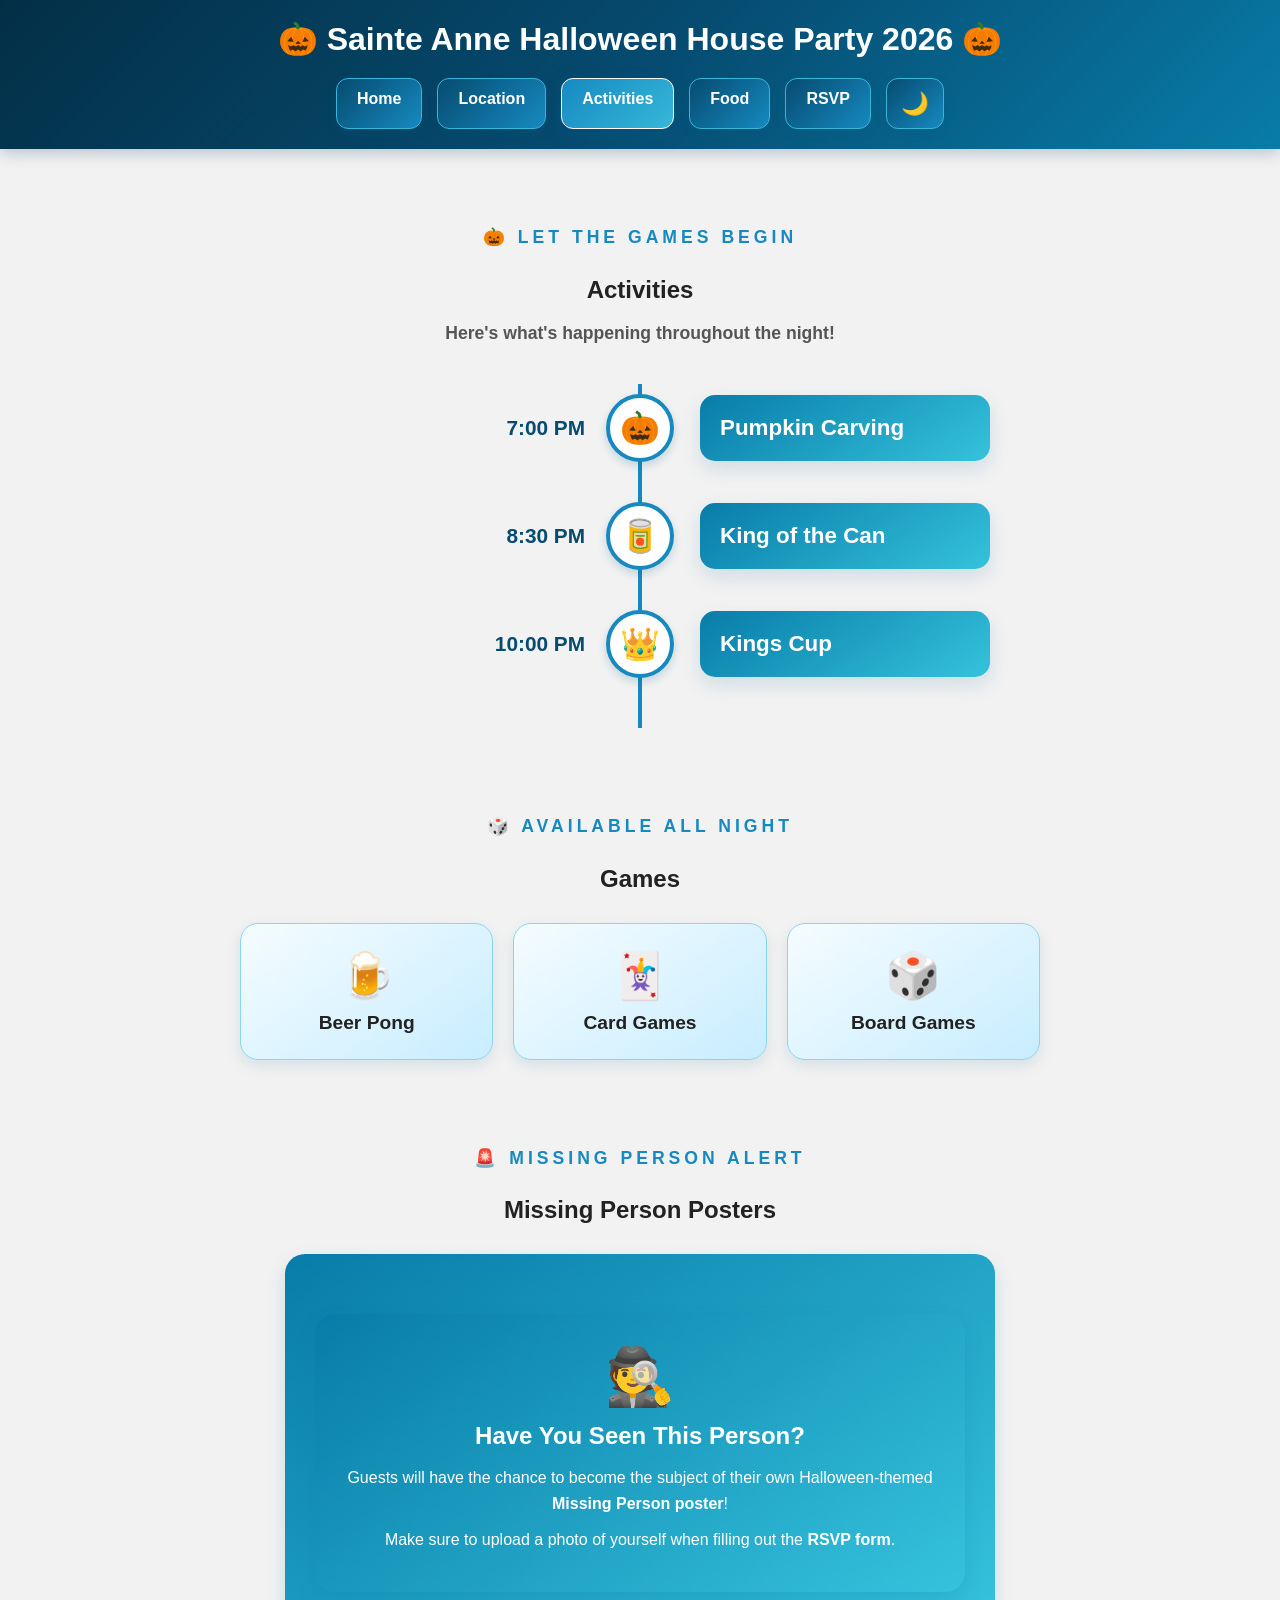
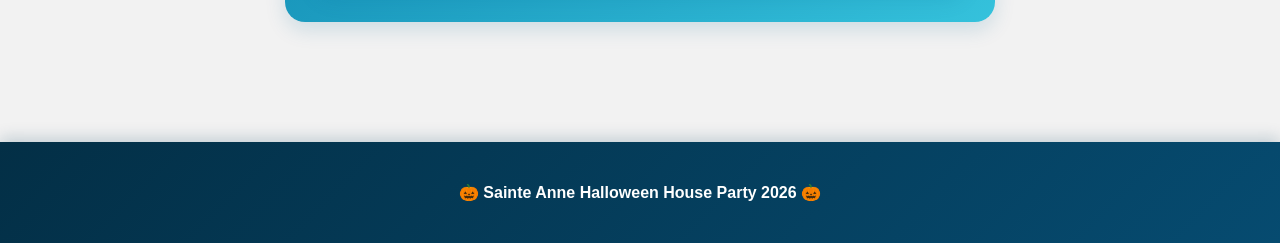
==== activities.html @ 81541982 "Rename title" ====
<!DOCTYPE html>
<html lang="en">

<head>
    <meta charset="UTF-8">
    <meta name="viewport" content="width=device-width, initial-scale=1.0">
    <title>Sainte Anne Halloween House Party 2026 | Activities</title>
    <link rel="stylesheet" href="style.css">
    <link rel="icon" type="image/png" href="favicon.png">
</head>

<body>
    <header>
        <h1>🎃 Sainte Anne Halloween House Party 2026 🎃</h1>

        <nav>
            <a href="index.html">Home</a>
            <a href="location.html">Location</a>
            <a href="activities.html" class="active">Activities</a>
            <a href="food.html">Food</a>
            <a href="#">RSVP</a>
            <button id="theme-toggle" type="button" title="Toggle dark/light mode">🌙</button>
        </nav>

    </header>

    <main>
        <section class="activities-section">

            <p class="section-label">
                🎃 LET THE GAMES BEGIN
            </p>

            <h2>Activities</h2>
            <p class="section-intro">
                Here's what's happening throughout the night!
            </p>

            <div class="activity-timeline">

                <div class="timeline-item">
                    <div class="timeline-time">7:00 PM</div>

                    <div class="timeline-dot">🎃</div>

                    <div class="timeline-content">
                        <h3>Pumpkin Carving</h3>
                    </div>
                </div>

                <div class="timeline-item">
                    <div class="timeline-time">8:30 PM</div>

                    <div class="timeline-dot">🥫</div>

                    <div class="timeline-content">
                        <h3>King of the Can</h3>
                    </div>
                </div>

                <div class="timeline-item">
                    <div class="timeline-time">10:00 PM</div>

                    <div class="timeline-dot">👑</div>

                    <div class="timeline-content">
                        <h3>Kings Cup</h3>
                    </div>
                </div>

            </div>

            <section class="all-night-section">

                <p class="section-label">
                    🎲 AVAILABLE ALL NIGHT
                </p>

                <h2>Games</h2>

                <div class="all-night-games">

                    <div class="game-card">
                        <span>🍺</span>
                        <h3>Beer Pong</h3>
                    </div>

                    <div class="game-card">
                        <span>🃏</span>
                        <h3>Card Games</h3>
                    </div>

                    <div class="game-card">
                        <span>🎲</span>
                        <h3>Board Games</h3>
                    </div>

                </div>
            </section>

            <section class="missing-person-section">
                <p class="section-label">🚨 MISSING PERSON ALERT</p>

                <h2>Missing Person Posters</h2>

                <div class="missing-person-card">
                    <div class="missing-person-card">

                        <span class="missing-person-icon">🕵️</span>

                        <h3>Have You Seen This Person?</h3>

                        <p>
                            Guests will have the chance to become the subject of their own
                            Halloween-themed <strong>Missing Person poster</strong>!
                        </p>

                        <p>
                            Make sure to upload a photo of yourself when filling out the
                            <strong>RSVP form</strong>.
                        </p>
                    </div>

            </section>

        </section>
    </main>

    <footer>
        <p>🎃 Sainte Anne Halloween House Party 2026 🎃</p>
    </footer>

    <script src="script.js" defer></script>
</body>

</html>
---- style.css ----
/* General */

body {
    margin: 0;
    font-family: Arial, sans-serif;
    text-align: center;
    background-color: #f2f2f2;
    color: #222;
}

/* Header */

header {
    padding: 20px;
    color: white;
    background: linear-gradient(135deg, #032f46, #064b70, #087ca8);
    box-shadow: 0 4px 15px rgba(0, 60, 90, 0.25);
}

h1 {
    margin: 0 0 20px;
}

/* Navigation */

nav {
    display: flex;
    justify-content: center;
    gap: 15px;
    flex-wrap: wrap;
}

nav a {
    position: relative;
    padding: 11px 20px;
    color: white;
    text-decoration: none;
    font-weight: bold;
    background: linear-gradient(135deg, #064b70, #168ac0);
    border: 1px solid #36b7d9;
    border-radius: 12px;
    box-shadow: 0 4px 10px rgba(0, 90, 130, 0.2);
    transition: 0.25s ease;
}

nav a:hover {
    background: linear-gradient(135deg, #168ac0, #36b7d9);
    transform: translateY(-4px);
    box-shadow: 0 8px 18px rgba(0, 90, 130, 0.3);
}

nav a.active {
    background: linear-gradient(135deg, #168ac0, #36b7d9);
    border-color: white;
    box-shadow: 0 6px 15px rgba(0, 90, 130, 0.35);
}

/* Main Content */

main {
    max-width: 800px;
    margin: 40px auto;
    padding: 20px;
}

main a {
    display: inline-block;
    color: inherit;
    text-decoration: none;
    font-weight: normal;
    transition: 0.2s ease;
}

main a:hover {
    font-weight: bold;
    transform: scale(1.05);
}

/* Hero Section */

.hero-section {
    margin-bottom: 60px;
    padding: 50px 30px;
    color: white;
    background: linear-gradient(135deg, #064b70, #168ac0, #36b7d9);
    border-radius: 20px;
    box-shadow: 0 12px 30px rgba(0, 90, 130, 0.25);
}

.hero-section .section-label {
    margin-bottom: 15px;
    color: white;
}

.hero-section h2 {
    margin: 0 0 15px;
    font-size: 2.5rem;
}

.hero-intro {
    max-width: 650px;
    margin: 0 auto;
    font-size: 1.2rem;
    line-height: 1.6;
}

/* Party Information */

.party-info {
    display: grid;
    grid-template-columns: repeat(4, 1fr);
    gap: 20px;
    margin: 30px auto 50px;
}

.info-card {
    position: relative;
    padding: 30px 15px;
    overflow: hidden;
    background: linear-gradient(145deg, #f5fcff, #c8edff);
    border: 1px solid #8bd4f2;
    border-radius: 18px;
    box-shadow: 0 6px 15px rgba(0, 100, 150, 0.12);
    transition: 0.3s ease;
}

.info-card::before {
    content: "🌊";
    position: absolute;
    right: -12px;
    bottom: -25px;
    font-size: 5rem;
    opacity: 0.08;
    transition: 0.3s ease;
}

.info-card:hover {
    transform: translateY(-10px) scale(1.02);
    box-shadow: 0 15px 30px rgba(0, 100, 150, 0.22);
}

.info-card:hover::before {
    transform: rotate(10deg) scale(1.15);
    opacity: 0.15;
}

.info-icon {
    display: block;
    margin-bottom: 12px;
    font-size: 3rem;
    transition: 0.3s ease;
}

.info-card:hover .info-icon {
    transform: translateY(-5px) scale(1.15) rotate(5deg);
}

.info-card h3 {
    margin: 0 0 10px;
    font-size: 1.2rem;
    letter-spacing: 1px;
}

.info-card p {
    margin: 0;
    font-weight: bold;
}

.info-card small {
    display: block;
    margin-top: 5px;
    color: #555;
}

.info-card a {
    color: inherit;
}

/* Countdown */
#countdown {
    display: flex;
    justify-content: center;
    gap: 20px;
    margin: 30px auto;
    flex-wrap: wrap;
}

#countdown div {
    color: #222;
}

#countdown span {
    font-size: 2rem;
    font-weight: bold;
}

#countdown small {
    font-size: 1rem;
    margin-left: 5px;
    letter-spacing: 1px;
}

/* Hero Outro */

.hero-outro {
    margin: 40px auto;
    font-size: 1.3rem;
    line-height: 1.6;
}

/* Location Page */

.location-section,
.areas-section {
    margin-bottom: 60px;
}

.section-label {
    display: inline-block;
    margin-bottom: 8px;
    color: #168ac0;
    font-size: 1.1rem;
    font-weight: bold;
    letter-spacing: 4px;
    text-transform: uppercase;
}

/* GHOST ANIMATION */
.spooky-ghost {
    display: inline-block;
    margin-left: 8px;
    font-size: 2.2rem;
    animation: ghostFloat 2s ease-in-out infinite;
}

@keyframes ghostFloat {

    0%,
    100% {
        transform: translateY(0) rotate(-5deg);
    }

    50% {
        transform: translateY(-10px) rotate(5deg);
    }
}

.section-intro {
    max-width: 600px;
    margin: 0 auto 30px;
    color: #555;
    font-size: 1.1rem;
    font-weight: bold;
}

/* Location Card */

.location-card {
    display: flex;
    align-items: center;
    gap: 30px;
    max-width: 650px;
    margin: 30px auto 0;
    padding: 35px;
    text-align: left;
    color: white;
    background: linear-gradient(135deg, #064b70, #168ac0, #36b7d9);
    border-radius: 20px;
    box-shadow: 0 12px 30px rgba(0, 90, 130, 0.25);
    position: relative;
    overflow: hidden;
}

.location-card::before {
    content: "🌊";
    position: absolute;
    right: -15px;
    bottom: -35px;
    font-size: 9rem;
    opacity: 0.12;
}

.location-icon {
    font-size: 4rem;
    min-width: 80px;
    text-align: center;
}

.location-details {
    position: relative;
    z-index: 1;
}

.location-details h3 {
    margin: 0 0 10px;
    font-size: 1.7rem;
}

.location-details p {
    font-size: 1.25rem;
    line-height: 1.6;
}

/* Google Maps Button */

.party-address {
    display: inline-block;
    margin-top: 10px;
    padding: 11px 18px;
    color: #064b70;
    text-decoration: none;
    font-weight: bold;
    background-color: white;
    border-radius: 8px;
    transition: 0.2s ease;
}

.party-address:hover {
    transform: translateY(-3px);
    box-shadow: 0 5px 12px rgba(0, 0, 0, 0.2);
}

/* Getting There */

.getting-there-section {
    margin-bottom: 60px;
}

.transport-options {
    display: grid;
    grid-template-columns: repeat(2, 1fr);
    gap: 25px;
    max-width: 800px;
    margin: 30px auto 0;
}

.transport-card {
    padding: 30px;
    text-align: center;
    background: linear-gradient(145deg, #f5fcff, #c8edff);
    border: 1px solid #8bd4f2;
    border-radius: 20px;
    box-shadow: 0 8px 20px rgba(0, 100, 150, 0.15);
    transition: 0.3s ease;
}

.transport-card:hover {
    transform: translateY(-8px);
    box-shadow: 0 15px 30px rgba(0, 100, 150, 0.25);
}

.transport-icon {
    display: block;
    margin-bottom: 12px;
    font-size: 3.5rem;
    transition: 0.3s ease;
}

.transport-card:hover .transport-icon {
    transform: scale(1.15) rotate(5deg);
}

.transport-card h3 {
    margin: 0 0 15px;
    font-size: 1.5rem;
    color: #064b70;
}

.transport-card p {
    margin: 10px 0;
    color: #333;
    font-size: 1rem;
    line-height: 1.6;
}

.transport-card strong {
    color: #064b70;
}

/* Overnight Stay */

.overnight-section {
    margin-bottom: 60px;
}

.overnight-card {
    max-width: 650px;
    margin: 30px auto 0;
    padding: 30px;
    text-align: center;
    background: linear-gradient(145deg, #f5fcff, #c8edff);
    border: 1px solid #8bd4f2;
    border-radius: 20px;
    box-shadow: 0 8px 20px rgba(0, 100, 150, 0.15);
    transition: 0.3s ease;
}

.overnight-card:hover {
    transform: translateY(-8px);
    box-shadow: 0 15px 30px rgba(0, 100, 150, 0.25);
}

.overnight-icon {
    display: block;
    margin-bottom: 12px;
    font-size: 3.5rem;
}

.overnight-card h3 {
    margin: 0 0 15px;
    font-size: 1.5rem;
    color: #064b70;
}

.overnight-card p {
    margin: 10px 0;
    color: #333;
    font-size: 1rem;
    line-height: 1.6;
}

.overnight-card strong {
    color: #064b70;
}

/* Party Areas */

.party-areas {
    display: grid;
    grid-template-columns: repeat(4, 1fr);
    gap: 20px;
    max-width: 900px;
    margin: 30px auto 0;
}

.party-area {
    min-height: 150px;
    padding: 25px;
    text-align: center;
    background: linear-gradient(145deg, #f5fcff, #c8edff);
    border: 1px solid #8bd4f2;
    border-radius: 18px;
    box-shadow: 0 6px 15px rgba(0, 100, 150, 0.12);
    transition: 0.25s ease;
}

.party-area:hover {
    transform: translateY(-8px);
    box-shadow: 0 12px 25px rgba(0, 100, 150, 0.2);
}

.party-area.featured {
    background: linear-gradient(145deg, #087ca8, #35c2dc);
    color: white;
    border: none;
    grid-column: 1 / -1;
}

.party-area.featured .area-type {
    font-size: 0.85rem;
}

.featured-description {
    font-size: 1.1rem;
}

.area-icon {
    display: block;
    margin-bottom: 12px;
    font-size: 2.8rem;
}

.party-area h3 {
    margin: 0 0 10px;
    font-size: 1.3rem;
}

.party-area p {
    margin: 5px 0;
}

.area-type {
    font-size: 1.1rem;
    font-weight: bold;
    letter-spacing: 2px;
    opacity: 0.8;
}

.capacity {
    font-weight: bold;
}

/* Activities Page */

.activities-section,
.all-night-section {
    margin-bottom: 60px;
}

/* Activity Timeline */

.activity-timeline {
    position: relative;
    max-width: 700px;
    margin: 40px auto 0;
    padding: 10px 0;
}

.activity-timeline::before {
    content: "";
    position: absolute;
    top: 0;
    bottom: 0;
    left: 50%;
    width: 4px;
    background: #168ac0;
    transform: translateX(-50%);
}

.timeline-item {
    position: relative;
    display: grid;
    grid-template-columns: 1fr 80px 1fr;
    align-items: center;
    margin-bottom: 40px;
}

.timeline-time {
    padding: 15px;
    font-size: 1.3rem;
    font-weight: bold;
    color: #064b70;
    text-align: right;
}

.timeline-dot {
    z-index: 1;
    display: flex;
    align-items: center;
    justify-content: center;
    width: 60px;
    height: 60px;
    margin: auto;
    font-size: 2rem;
    background: white;
    border: 4px solid #168ac0;
    border-radius: 50%;
    box-shadow: 0 4px 10px rgba(0, 90, 130, 0.2);
}

.timeline-content {
    margin-left: 20px;
    padding: 20px;
    text-align: left;
    color: white;
    background: linear-gradient(145deg, #087ca8, #35c2dc);
    border-radius: 15px;
    box-shadow: 0 8px 20px rgba(0, 100, 150, 0.15);
}

.timeline-content h3 {
    margin: 0;
    font-size: 1.4rem;
}

/* All-Night Games */

.all-night-section {
    margin-top: 70px;
}

.all-night-games {
    display: grid;
    grid-template-columns: repeat(3, 1fr);
    gap: 20px;
    max-width: 800px;
    margin: 30px auto 0;
}

.game-card {
    padding: 25px 15px;
    text-align: center;
    background: linear-gradient(145deg, #f5fcff, #c8edff);
    border: 1px solid #8bd4f2;
    border-radius: 18px;
    box-shadow: 0 6px 15px rgba(0, 100, 150, 0.12);
    transition: 0.25s ease;
}

.game-card:hover {
    transform: translateY(-8px);
    box-shadow: 0 12px 25px rgba(0, 100, 150, 0.2);
}

.game-card > span {
    display: block;
    margin-bottom: 10px;
    font-size: 2.8rem;
}

.game-card h3 {
    margin: 0;
    font-size: 1.2rem;
}

/* Missing Person Posters */

.missing-person-section {
    margin-top: 70px;
    margin-bottom: 60px;
}

.missing-person-card {
    max-width: 650px;
    margin: 30px auto 0;
    padding: 30px;
    text-align: center;
    color: white;
    background: linear-gradient(145deg, #087ca8, #35c2dc);
    border-radius: 20px;
    box-shadow: 0 8px 20px rgba(0, 100, 150, 0.15);
    transition: 0.3s ease;
}

.missing-person-card:hover {
    transform: translateY(-8px);
    box-shadow: 0 15px 30px rgba(0, 100, 150, 0.25);
}

.missing-person-icon {
    display: block;
    margin-bottom: 12px;
    font-size: 3.5rem;
}

.missing-person-card h3 {
    margin: 0 0 15px;
    font-size: 1.5rem;
}

.missing-person-card p {
    margin: 10px 0;
    font-size: 1rem;
    line-height: 1.6;
}

/* Food Page */

.food-section,
.guest-food-section {
    margin-bottom: 60px;
}

.food-categories {
    display: grid;
    grid-template-columns: repeat(2, 1fr);
    gap: 25px;
    max-width: 800px;
    margin: 30px auto 0;
}

.food-card {
    min-height: 250px;
    padding: 30px;
    text-align: center;
    border-radius: 20px;
    box-shadow: 0 8px 20px rgba(0, 100, 150, 0.15);
    transition: 0.3s ease;
}

.food-card:hover {
    transform: translateY(-8px);
    box-shadow: 0 15px 30px rgba(0, 100, 150, 0.25);
}

.food-card.featured {
    color: white;
    background: linear-gradient(145deg, #087ca8, #35c2dc);
}

.food-icon {
    display: block;
    margin-bottom: 12px;
    font-size: 3.5rem;
    transition: 0.3s ease;
}

.food-card:hover .food-icon {
    transform: scale(1.15) rotate(5deg);
}

.food-card h3 {
    margin: 0 0 8px;
    font-size: 1.6rem;
}

.food-type {
    margin: 0 0 20px;
    font-size: 0.75rem;
    font-weight: bold;
    letter-spacing: 2px;
    opacity: 0.8;
}

.food-card ul {
    max-width: 300px;
    margin: 0 auto;
    padding: 0;
    text-align: left;
    list-style: none;
}

.food-card li {
    margin: 10px 0;
    padding: 8px 12px;
    color: #064b70;
    font-weight: bold;
    background-color: rgba(255, 255, 255, 0.9);
    border-radius: 8px;
}

.featured-drink {
    margin: 25px auto 0;
    padding: 25px 15px;
    background-color: rgba(255, 255, 255, 0.9);
    color: #064b70;
    border-radius: 15px;
}

.featured-drink>span {
    display: block;
    font-size: 3rem;
    margin-bottom: 8px;
}

.featured-drink p {
    margin: 0;
    font-size: 1.2rem;
    font-weight: bold;
}

.featured-drink small {
    display: block;
    margin-top: 5px;
    font-size: 1rem;
    font-weight: bold;
    color: #555;
}

.guest-food-section {
    margin-top: 70px;
}

.guest-food-section .section-label {
    font-size: 1.2rem;
}

/* Footer */

footer {
    padding: 25px 20px;
    color: white;
    background: linear-gradient(135deg, #032f46, #064b70);
    box-shadow: 0 -4px 15px rgba(0, 60, 90, 0.2);
}

footer p {
    font-weight: bold;
}

/* Theme Toggle */

#theme-toggle {
    padding: 11px 14px;
    color: white;
    font-size: 1.4rem;
    background: linear-gradient(135deg, #064b70, #168ac0);
    border: 1px solid #36b7d9;
    border-radius: 12px;
    cursor: pointer;
    box-shadow: 0 4px 10px rgba(0, 90, 130, 0.2);
    transition: 0.25s ease;
}

#theme-toggle:hover {
    background: linear-gradient(135deg, #168ac0, #36b7d9);
    transform: translateY(-4px);
    box-shadow: 0 8px 18px rgba(0, 90, 130, 0.3);
}

/* DARK MODE */

body.dark-mode {
    background-color: #071923;
    color: #f0f7fa;
}

/* Nav bar */
body.dark-mode nav a {
    background: linear-gradient(135deg, #032f46, #064b70);
    border-color: #287c98;
}

body.dark-mode nav a:hover {
    background: linear-gradient(135deg, #064b70, #087ca8);
}

body.dark-mode nav a.active {
    background: linear-gradient(135deg, #087ca8, #168ac0);
    border-color: #36b7d9;
}

body.dark-mode .info-card,
body.dark-mode .party-area,
body.dark-mode .game-card,
body.dark-mode .transport-card {
    background: linear-gradient(145deg, #123442, #174b5d);
    border-color: #287c98;
    color: #f0f7fa;
}

body.dark-mode .info-card small,
body.dark-mode .featured-description,
body.dark-mode .section-intro {
    color: #c5d9df;
}

body.dark-mode .info-card a {
    color: #f0f7fa;
}

/* Food */

body.dark-mode .food-card.featured {
    background: linear-gradient(145deg, #064b70, #087ca8);
}

body.dark-mode .food-card li,
body.dark-mode .featured-drink {
    background-color: #123442;
    color: #f0f7fa;
}

body.dark-mode .featured-drink small {
    color: #c5d9df;
}

/* Activity Timeline */

body.dark-mode .timeline-time {
    color: #f0f7fa;
}

body.dark-mode .activity-timeline::before {
    background: #168ac0;
}

body.dark-mode .timeline-dot {
    background: #123442;
    border-color: #287c98;
}

body.dark-mode .timeline-content {
    background: linear-gradient(145deg, #064b70, #087ca8);
}

/* Transportation */

body.dark-mode .transport-card h3,
body.dark-mode .transport-card p,
body.dark-mode .transport-card strong {
    color: #f0f7fa;
}

body.dark-mode .party-address {
    color: #f0f7fa;
    background-color: #123442;
    border: 1px solid #287c98;
}

/* Countdown */

body.dark-mode #countdown div {
    color: #f0f7fa;
}

/* Footer */

body.dark-mode footer {
    background: linear-gradient(135deg, #02141e, #06354b);
}

/* Overnight Stay */

body.dark-mode .overnight-card {
    background: linear-gradient(145deg, #123442, #174b5d);
    border-color: #287c98;
    color: #f0f7fa;
}

body.dark-mode .overnight-card h3,
body.dark-mode .overnight-card p,
body.dark-mode .overnight-card strong {
    color: #f0f7fa;
}

/* Missing Person Posters */

body.dark-mode .missing-person-card {
    background: linear-gradient(145deg, #064b70, #087ca8);
}

/* RESPONSIVENESS */

/* Mobile */

@media (max-width: 600px) {

    header {
        padding: 15px;
    }

    header h1 {
        font-size: 1.5rem;
    }

    nav {
        gap: 8px;
    }

    nav a {
        padding: 9px 14px;
        font-size: 0.9rem;
    }

    main {
        margin: 25px auto;
        padding: 15px;
    }

    .hero-section {
        padding: 40px 20px;
    }

    .hero-section h2 {
        font-size: 2rem;
    }

    .section-label {
        font-size: 0.95rem;
        letter-spacing: 2px;
    }

    .section-intro {
        font-size: 1rem;
    }

    .party-info,
    .food-categories,
    .all-night-games,
    .transport-options {
        grid-template-columns: 1fr;
    }

    /* Activity Timeline */

    .activity-timeline {
        max-width: 100%;
    }

    .timeline-item {
        grid-template-columns: 70px 60px 1fr;
    }

    .timeline-time {
        padding: 10px 5px;
        font-size: 1rem;
        text-align: right;
    }

    .timeline-dot {
        width: 50px;
        height: 50px;
        font-size: 1.6rem;
    }

    .timeline-content {
        margin-left: 10px;
        padding: 15px;
    }

    .timeline-content h3 {
        font-size: 1.1rem;
    }

    /* Party Areas */

    .party-areas {
        grid-template-columns: repeat(2, 1fr);
    }

    .party-area.featured {
        grid-column: auto;
        width: auto;
        margin: 0;
        padding: 25px;
        background: linear-gradient(145deg, #f5fcff, #c8edff);
        color: #222;
        border: 1px solid #8bd4f2;
    }

    .party-area.featured .area-icon {
        font-size: 2.8rem;
    }

    .party-area.featured h3 {
        font-size: 1.3rem;
    }

    .party-area:last-child {
        grid-column: 1 / -1;
        width: calc(50% - 10px);
        margin: 0 auto;
    }

    .featured-description {
        font-size: 1rem;
    }

    /* Location */

    .location-card {
        flex-direction: column;
        padding: 30px 20px;
        text-align: center;
    }

    .location-details p {
        font-size: 1.15rem;
    }

    /* Countdown */

    #countdown {
        gap: 12px;
    }

    #countdown span {
        font-size: 1.6rem;
    }

    #countdown small {
        font-size: 0.85rem;
    }

}
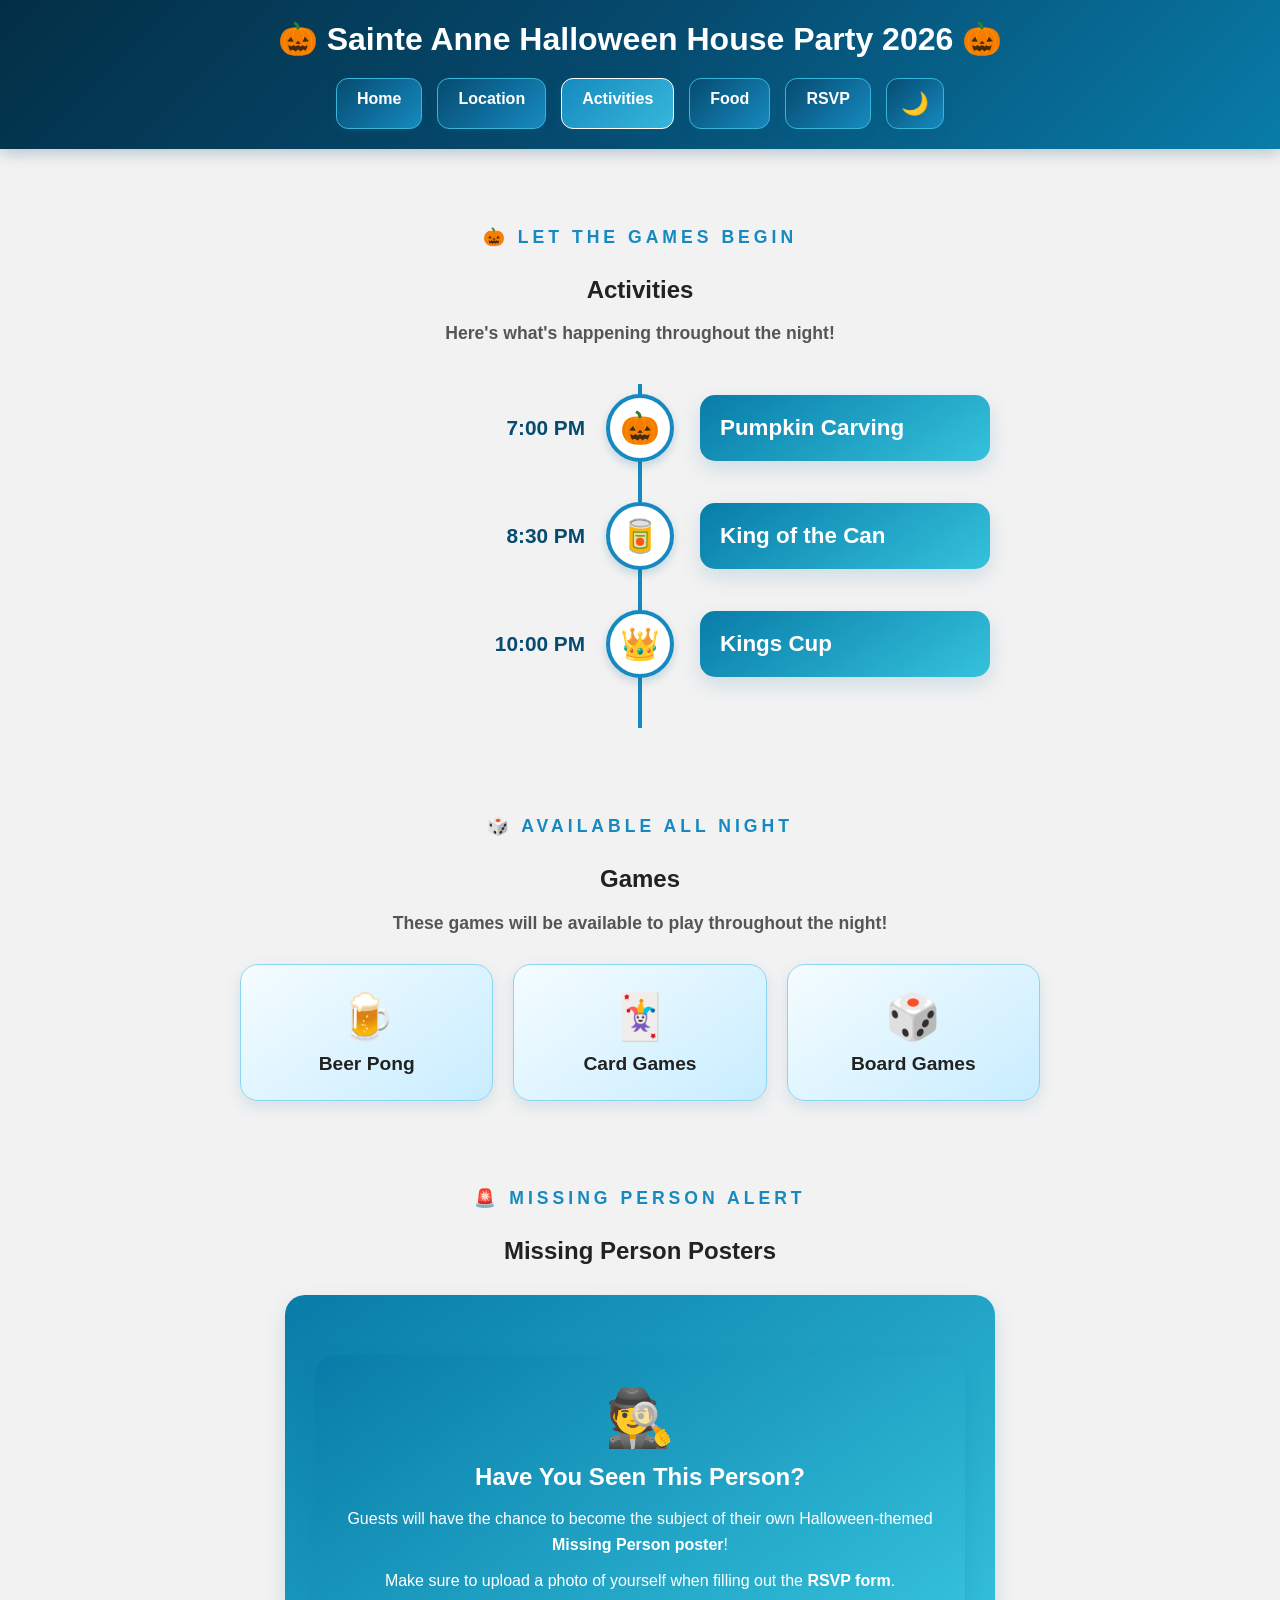
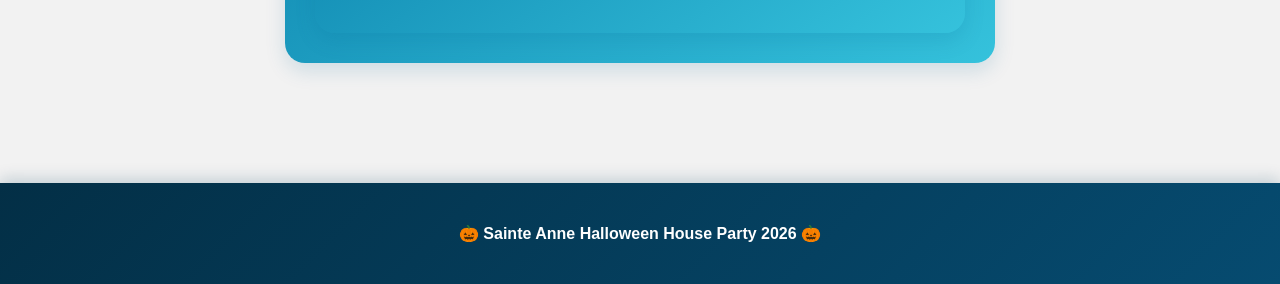
==== commit 36e0705c: "Add little description for the 'Games' section" ====
--- a/activities.html
+++ b/activities.html
@@ -78,6 +78,10 @@
 
                 <h2>Games</h2>
 
+                <p class="section-intro">
+                    These games will be available to play throughout the night!
+                </p>
+
                 <div class="all-night-games">
 
                     <div class="game-card">
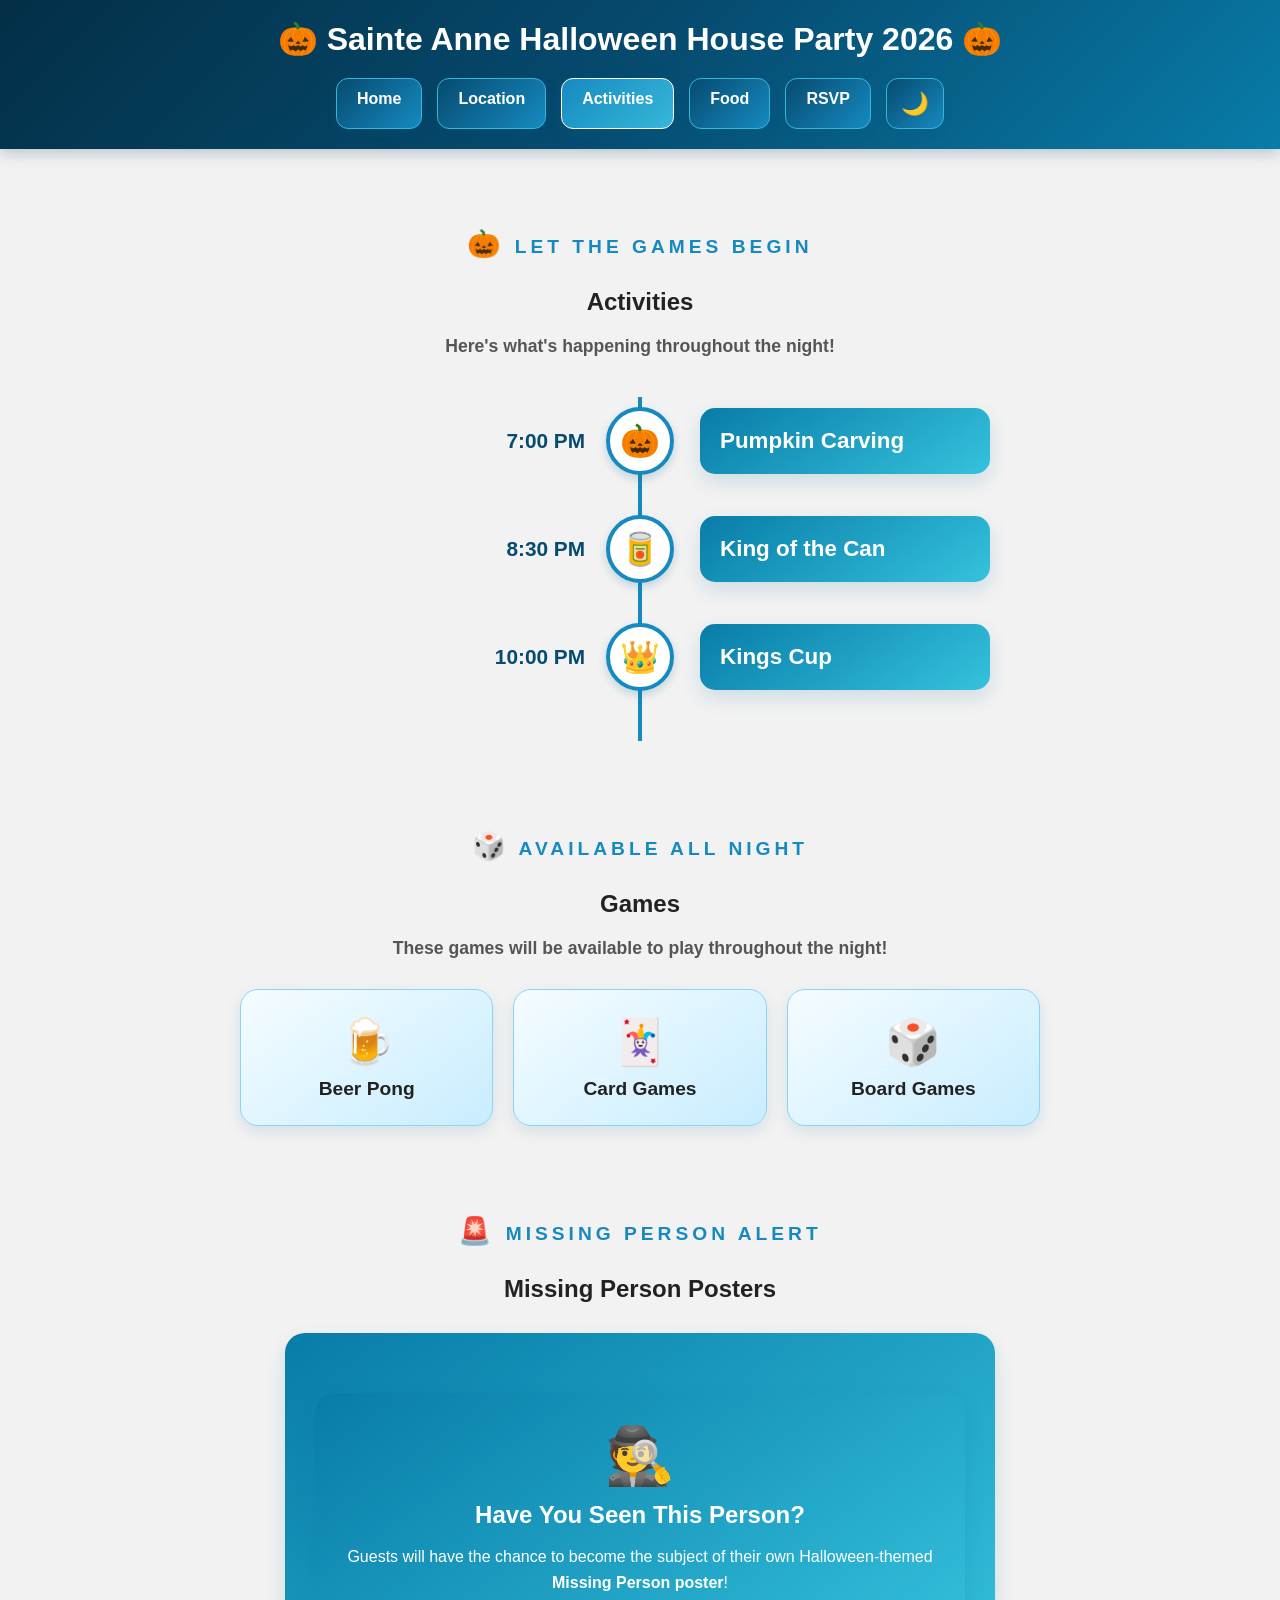
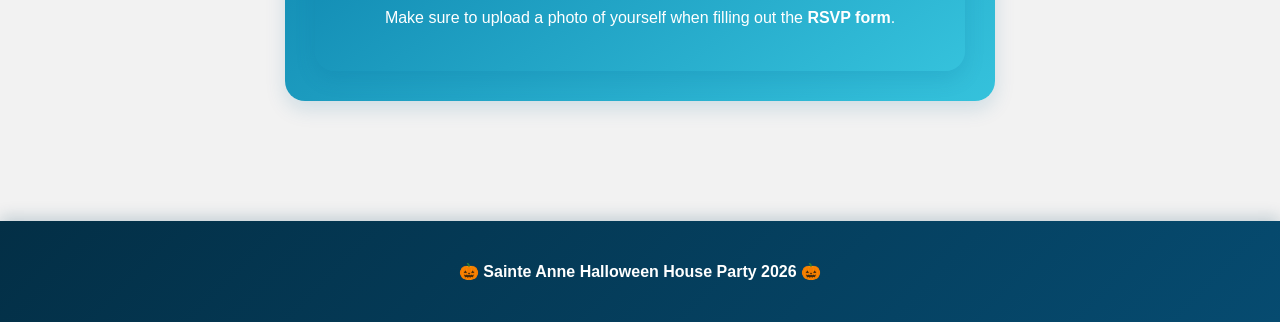
==== commit 13d64e03: "Increase the size of the icons" ====
--- a/activities.html
+++ b/activities.html
@@ -28,7 +28,7 @@
         <section class="activities-section">
 
             <p class="section-label">
-                🎃 LET THE GAMES BEGIN
+                <span class="label-icon">🎃</span> LET THE GAMES BEGIN
             </p>
 
             <h2>Activities</h2>
@@ -73,7 +73,7 @@
             <section class="all-night-section">
 
                 <p class="section-label">
-                    🎲 AVAILABLE ALL NIGHT
+                    <span class="label-icon">🎲</span> AVAILABLE ALL NIGHT
                 </p>
 
                 <h2>Games</h2>
@@ -103,7 +103,9 @@
             </section>
 
             <section class="missing-person-section">
-                <p class="section-label">🚨 MISSING PERSON ALERT</p>
+                <p class="section-label">
+                    <span class="label-icon">🚨</span> MISSING PERSON ALERT
+                </p>
 
                 <h2>Missing Person Posters</h2>
 
--- a/style.css
+++ b/style.css
@@ -74,6 +74,10 @@
 main a:hover {
     font-weight: bold;
     transform: scale(1.05);
+}
+
+.label-icon {
+    font-size: 1.4em;
 }
 
 /* Hero Section */
@@ -219,7 +223,7 @@
     display: inline-block;
     margin-bottom: 8px;
     color: #168ac0;
-    font-size: 1.1rem;
+    font-size: 1.2rem;
     font-weight: bold;
     letter-spacing: 4px;
     text-transform: uppercase;
@@ -369,7 +373,7 @@
 .transport-card p {
     margin: 10px 0;
     color: #333;
-    font-size: 1rem;
+    font-size: 1.1rem;
     line-height: 1.6;
 }
 
@@ -480,7 +484,7 @@
 }
 
 .area-type {
-    font-size: 1.1rem;
+    font-size: 1.2rem;
     font-weight: bold;
     letter-spacing: 2px;
     opacity: 0.8;
@@ -751,10 +755,6 @@
     margin-top: 70px;
 }
 
-.guest-food-section .section-label {
-    font-size: 1.2rem;
-}
-
 /* Footer */
 
 footer {
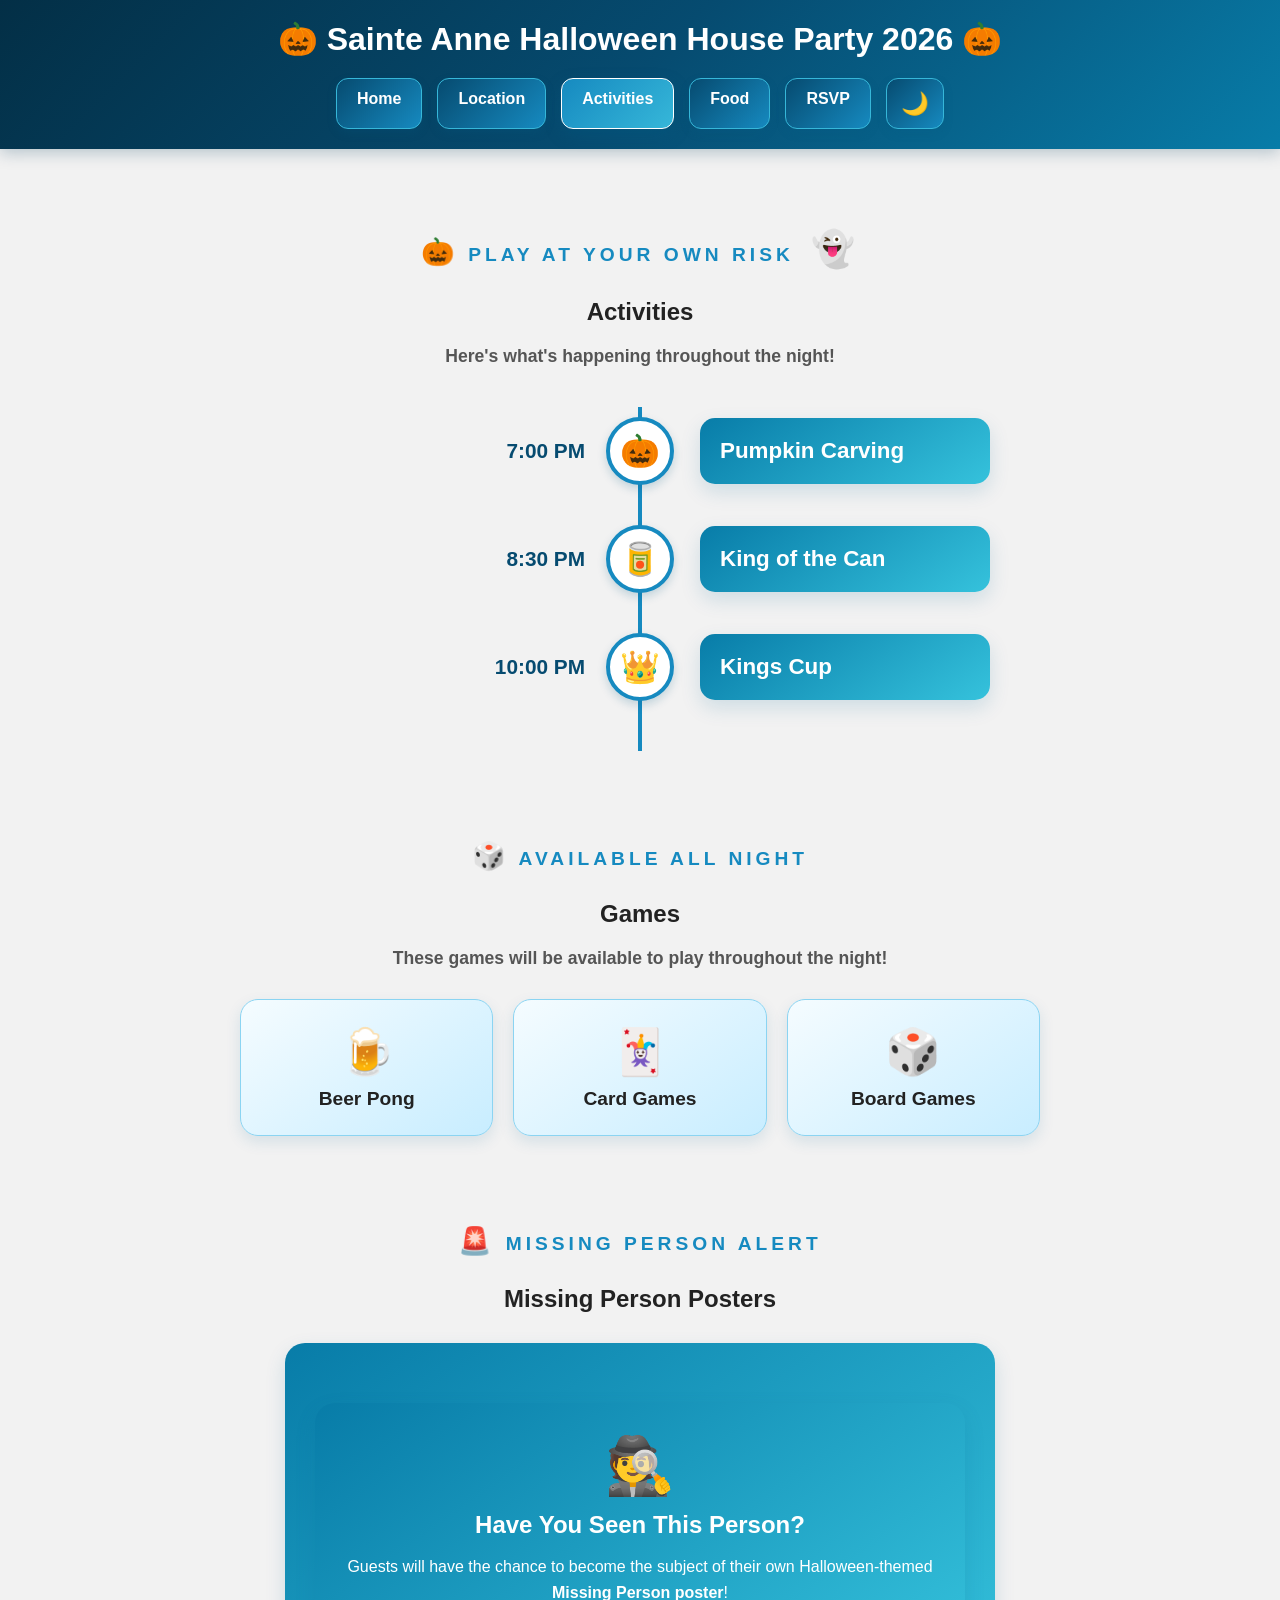
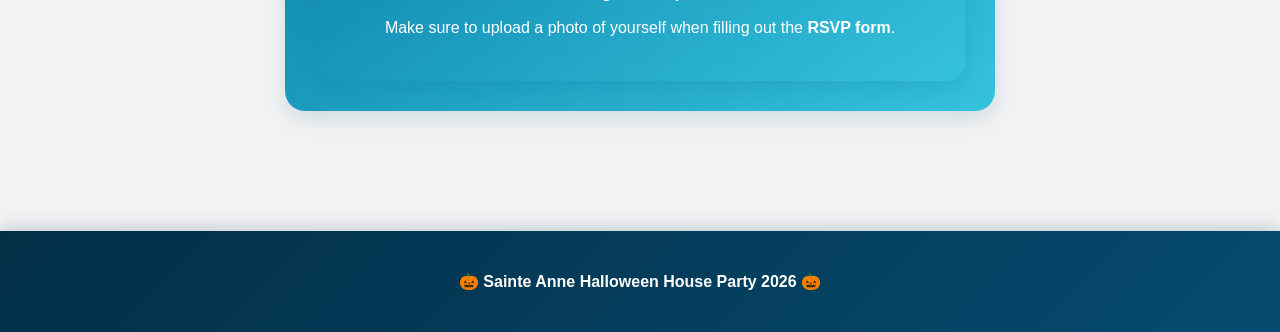
==== commit 52e4eb0c: "Update section labels and make it more spooky" ====
--- a/activities.html
+++ b/activities.html
@@ -28,7 +28,7 @@
         <section class="activities-section">
 
             <p class="section-label">
-                <span class="label-icon">🎃</span> LET THE GAMES BEGIN
+                <span class="label-icon">🎃</span> PLAY AT YOUR OWN RISK <span class="spooky-ghost">👻</span>
             </p>
 
             <h2>Activities</h2>
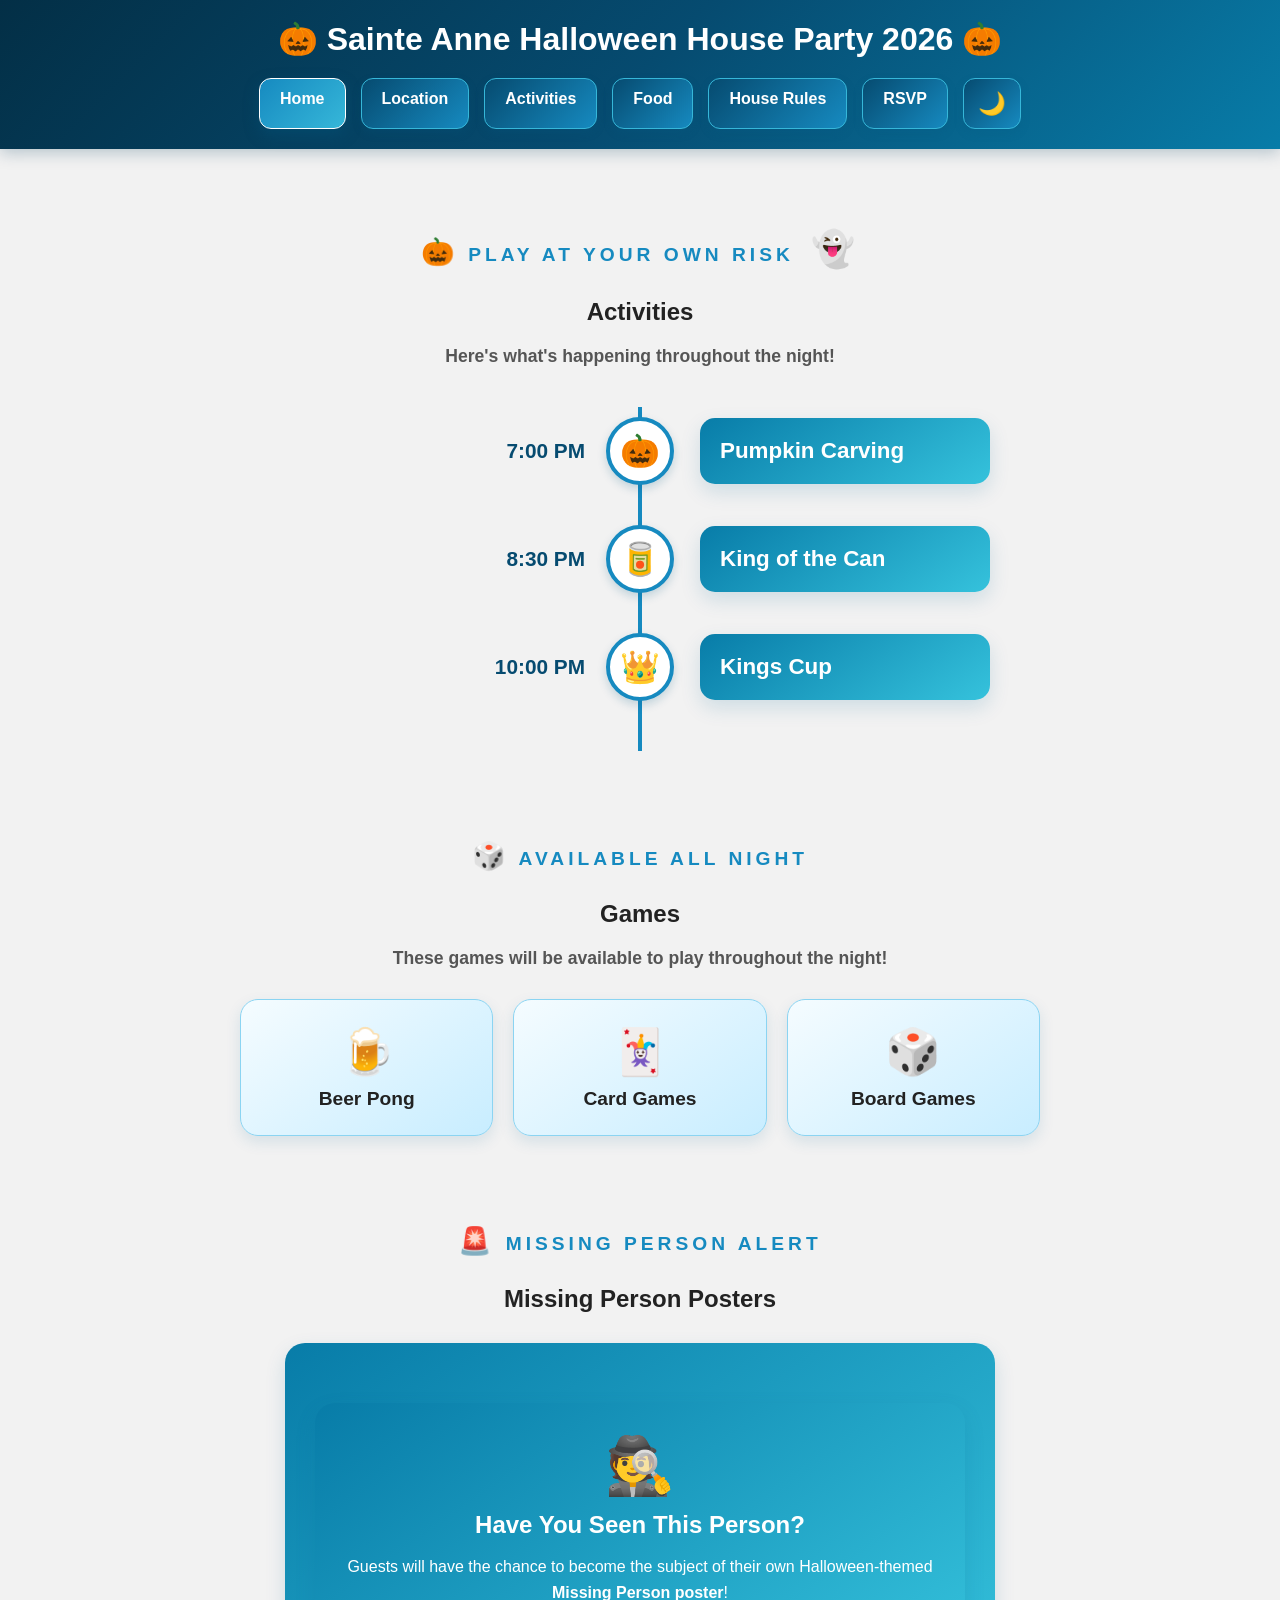
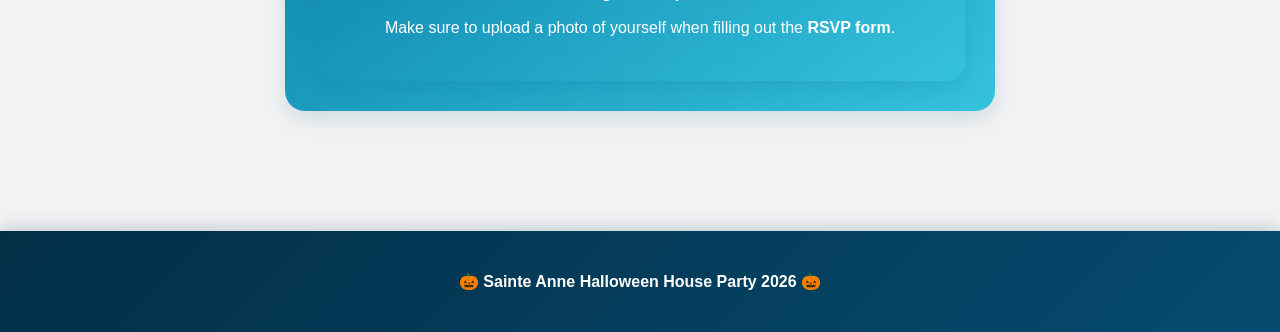
==== commit eaf408c4: "Add rules.html to the navbar" ====
--- a/activities.html
+++ b/activities.html
@@ -14,10 +14,11 @@
         <h1>🎃 Sainte Anne Halloween House Party 2026 🎃</h1>
 
         <nav>
-            <a href="index.html">Home</a>
+            <a href="index.html" class="active">Home</a>
             <a href="location.html">Location</a>
-            <a href="activities.html" class="active">Activities</a>
+            <a href="activities.html">Activities</a>
             <a href="food.html">Food</a>
+            <a href="rules.html">House Rules</a>
             <a href="#">RSVP</a>
             <button id="theme-toggle" type="button" title="Toggle dark/light mode">🌙</button>
         </nav>
--- a/style.css
+++ b/style.css
@@ -1,4 +1,8 @@
 /* General */
+
+html {
+    scroll-behavior: smooth;
+}
 
 body {
     margin: 0;
@@ -55,6 +59,30 @@
     box-shadow: 0 6px 15px rgba(0, 90, 130, 0.35);
 }
 
+/* Back to Top */
+
+.back-to-top {
+    margin: 40px auto 20px;
+    text-align: center;
+}
+
+.back-to-top a {
+    display: inline-block;
+    padding: 12px 20px;
+    color: #064b70;
+    font-weight: bold;
+    text-decoration: none;
+    background: linear-gradient(145deg, #f5fcff, #c8edff);
+    border: 1px solid #8bd4f2;
+    border-radius: 12px;
+    transition: 0.25s ease;
+}
+
+.back-to-top a:hover {
+    transform: translateY(-4px);
+    box-shadow: 0 8px 18px rgba(0, 100, 150, 0.2);
+}
+
 /* Main Content */
 
 main {
@@ -106,6 +134,42 @@
     margin: 0 auto;
     font-size: 1.2rem;
     line-height: 1.6;
+}
+
+/* Table of Contents */
+
+.table-of-contents {
+    display: block;
+    max-width: 650px;
+    margin: 30px auto 60px;
+    padding: 25px;
+    text-align: center;
+    background: linear-gradient(145deg, #f5fcff, #c8edff);
+    border: 1px solid #8bd4f2;
+    border-radius: 20px;
+    box-shadow: 0 8px 20px rgba(0, 100, 150, 0.15);
+}
+
+.table-of-contents .section-label {
+    margin-bottom: 20px;
+}
+
+.table-of-contents a {
+    display: block;
+    margin: 10px auto;
+    padding: 12px 15px;
+    color: #f0f7fa;
+    font-weight: bold;
+    text-decoration: none;
+    background-color: rgba(255, 255, 255, 0.8);
+    border-radius: 10px;
+    transition: 0.25s ease;
+}
+
+.table-of-contents a:hover {
+    color: white;
+    background: linear-gradient(135deg, #168ac0, #36b7d9);
+    transform: translateY(-3px);
 }
 
 /* Party Information */
@@ -204,12 +268,14 @@
     letter-spacing: 1px;
 }
 
-/* Hero Outro */
-
-.hero-outro {
-    margin: 40px auto;
-    font-size: 1.3rem;
-    line-height: 1.6;
+/* Party Closing */
+
+.party-closing {
+    margin: 60px auto 20px;
+    font-size: 2.2rem;
+    font-weight: bold;
+    color: #222;
+    letter-spacing: 1px;
 }
 
 /* Location Page */
@@ -379,6 +445,84 @@
 
 .transport-card strong {
     color: #064b70;
+}
+
+.transit-link {
+    color: #168ac0;
+    font-weight: bold;
+    text-decoration: underline;
+    text-underline-offset: 3px;
+}
+
+.transit-link:hover {
+    color: #36b7d9;
+}
+
+/* Party Areas */
+
+.party-areas {
+    display: grid;
+    grid-template-columns: repeat(4, 1fr);
+    gap: 20px;
+    max-width: 900px;
+    margin: 30px auto 0;
+}
+
+.party-area {
+    min-height: 150px;
+    padding: 25px;
+    text-align: center;
+    background: linear-gradient(145deg, #f5fcff, #c8edff);
+    border: 1px solid #8bd4f2;
+    border-radius: 18px;
+    box-shadow: 0 6px 15px rgba(0, 100, 150, 0.12);
+    transition: 0.25s ease;
+}
+
+.party-area:hover {
+    transform: translateY(-8px);
+    box-shadow: 0 12px 25px rgba(0, 100, 150, 0.2);
+}
+
+.party-area.featured {
+    background: linear-gradient(145deg, #087ca8, #35c2dc);
+    color: white;
+    border: none;
+    grid-column: 1 / -1;
+}
+
+.party-area.featured .area-type {
+    font-size: 0.85rem;
+}
+
+.featured-description {
+    font-size: 1.1rem;
+}
+
+.area-icon {
+    display: block;
+    margin-bottom: 12px;
+    font-size: 2.8rem;
+}
+
+.party-area h3 {
+    margin: 0 0 10px;
+    font-size: 1.3rem;
+}
+
+.party-area p {
+    margin: 5px 0;
+}
+
+.area-type {
+    font-size: 1.2rem;
+    font-weight: bold;
+    letter-spacing: 2px;
+    opacity: 0.8;
+}
+
+.capacity {
+    font-weight: bold;
 }
 
 /* Overnight Stay */
@@ -427,71 +571,38 @@
     color: #064b70;
 }
 
-/* Party Areas */
-
-.party-areas {
-    display: grid;
-    grid-template-columns: repeat(4, 1fr);
-    gap: 20px;
-    max-width: 900px;
+/* What to Bring */
+
+.what-to-bring-section {
+    margin-bottom: 60px;
+}
+
+.what-to-bring-card {
+    max-width: 650px;
     margin: 30px auto 0;
-}
-
-.party-area {
-    min-height: 150px;
-    padding: 25px;
-    text-align: center;
+    padding: 30px;
+    text-align: left;
     background: linear-gradient(145deg, #f5fcff, #c8edff);
     border: 1px solid #8bd4f2;
-    border-radius: 18px;
-    box-shadow: 0 6px 15px rgba(0, 100, 150, 0.12);
-    transition: 0.25s ease;
-}
-
-.party-area:hover {
+    border-radius: 20px;
+    box-shadow: 0 8px 20px rgba(0, 100, 150, 0.15);
+    transition: 0.3s ease;
+}
+
+.what-to-bring-card:hover {
     transform: translateY(-8px);
-    box-shadow: 0 12px 25px rgba(0, 100, 150, 0.2);
-}
-
-.party-area.featured {
-    background: linear-gradient(145deg, #087ca8, #35c2dc);
-    color: white;
-    border: none;
-    grid-column: 1 / -1;
-}
-
-.party-area.featured .area-type {
-    font-size: 0.85rem;
-}
-
-.featured-description {
-    font-size: 1.1rem;
-}
-
-.area-icon {
-    display: block;
-    margin-bottom: 12px;
-    font-size: 2.8rem;
-}
-
-.party-area h3 {
-    margin: 0 0 10px;
-    font-size: 1.3rem;
-}
-
-.party-area p {
-    margin: 5px 0;
-}
-
-.area-type {
-    font-size: 1.2rem;
-    font-weight: bold;
-    letter-spacing: 2px;
-    opacity: 0.8;
-}
-
-.capacity {
-    font-weight: bold;
+    box-shadow: 0 15px 30px rgba(0, 100, 150, 0.25);
+}
+
+.what-to-bring-card p {
+    margin: 15px 0;
+    color: #333;
+    font-size: 1rem;
+    line-height: 1.6;
+}
+
+.what-to-bring-card strong {
+    color: #064b70;
 }
 
 /* Activities Page */
@@ -829,6 +940,19 @@
     color: #f0f7fa;
 }
 
+/* Back to Top */
+
+body.dark-mode .back-to-top a {
+    color: #f0f7fa;
+    background: linear-gradient(145deg, #123442, #174b5d);
+    border-color: #287c98;
+}
+
+body.dark-mode .back-to-top a:hover {
+    color: white;
+    background: linear-gradient(135deg, #087ca8, #168ac0);
+}
+
 /* Food */
 
 body.dark-mode .food-card.featured {
@@ -910,6 +1034,41 @@
     background: linear-gradient(145deg, #064b70, #087ca8);
 }
 
+/* What to Bring */
+
+body.dark-mode .what-to-bring-card {
+    background: linear-gradient(145deg, #123442, #174b5d);
+    border-color: #287c98;
+    color: #f0f7fa;
+}
+
+body.dark-mode .what-to-bring-card p,
+body.dark-mode .what-to-bring-card strong {
+    color: #f0f7fa;
+}
+
+/* Table of Contents */
+
+body.dark-mode .table-of-contents {
+    background: linear-gradient(145deg, #123442, #174b5d);
+    border-color: #287c98;
+}
+
+body.dark-mode .table-of-contents a {
+    color: #f0f7fa;
+    background-color: #0d2935;
+}
+
+body.dark-mode .table-of-contents a:hover {
+    color: white;
+    background: linear-gradient(135deg, #087ca8, #168ac0);
+}
+
+/* Party Closing */
+
+body.dark-mode .party-closing {
+    color: #f0f7fa;
+}
 /* RESPONSIVENESS */
 
 /* Mobile */
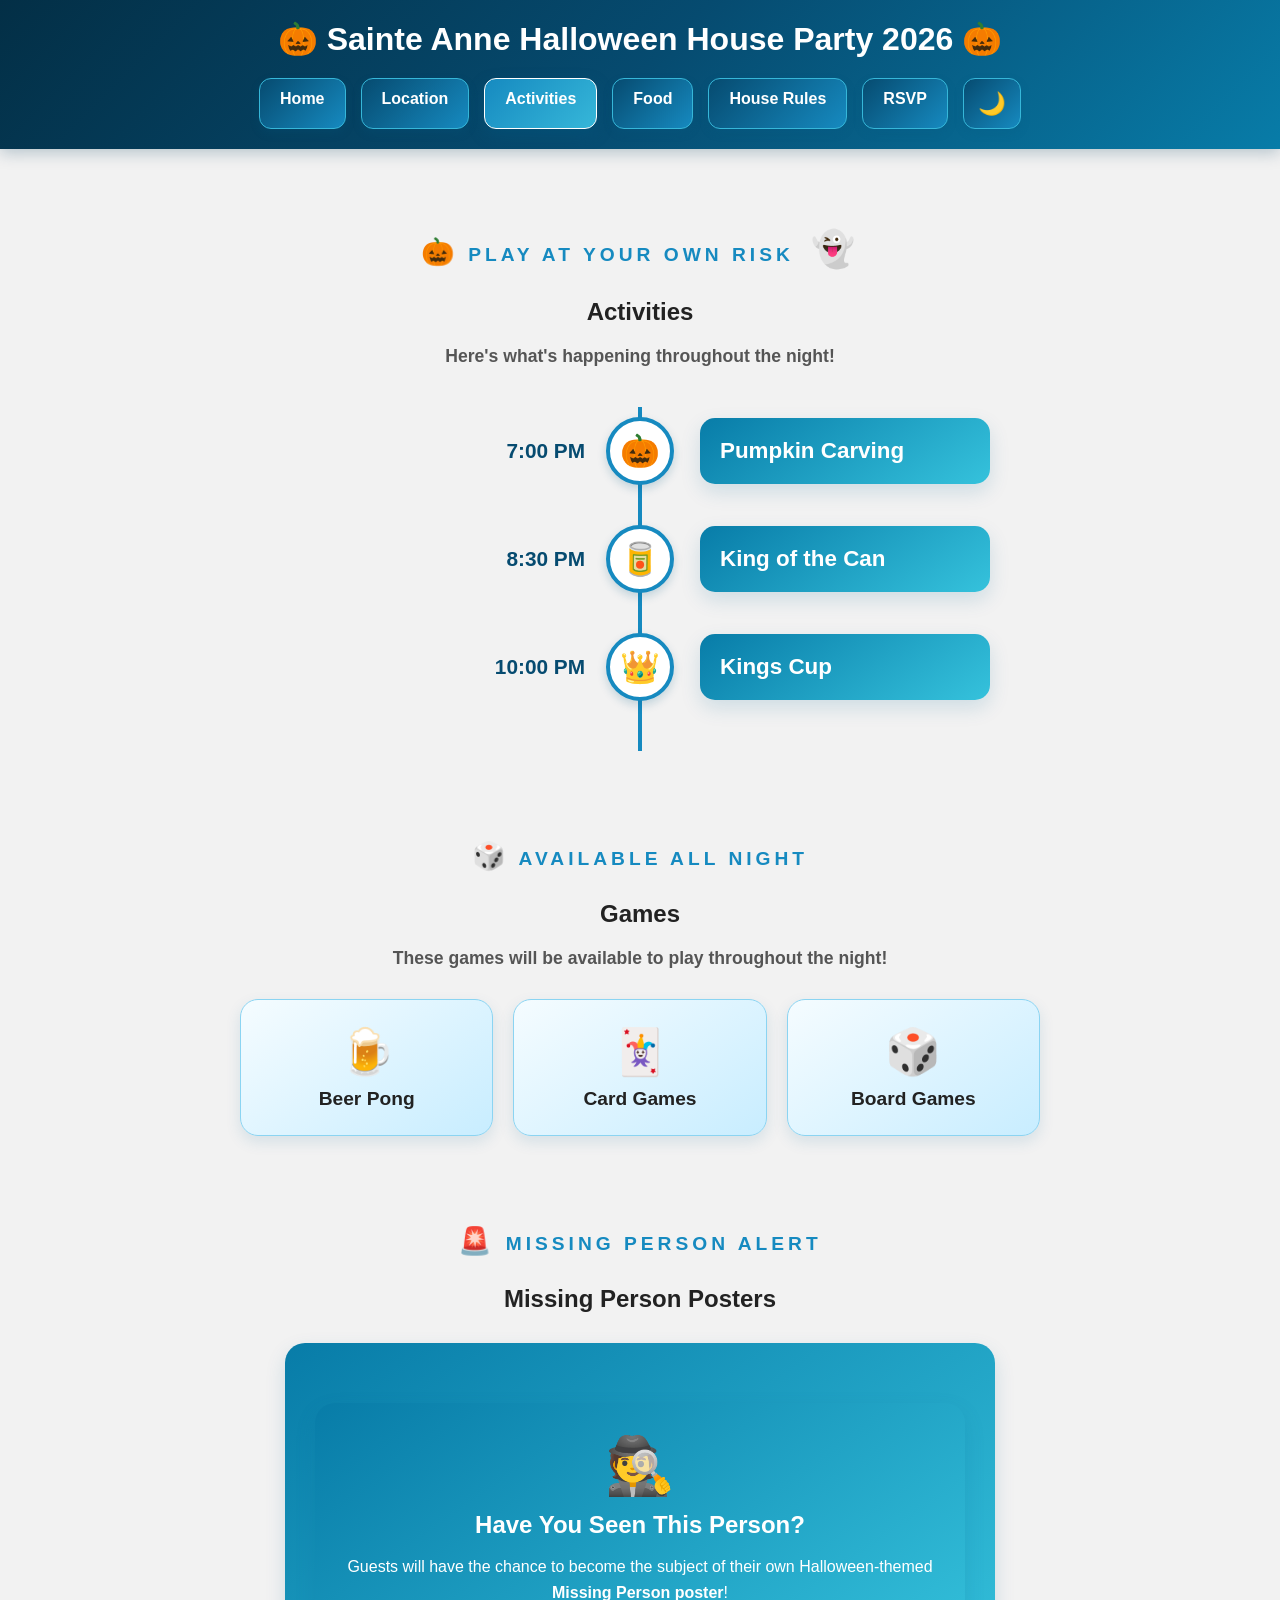
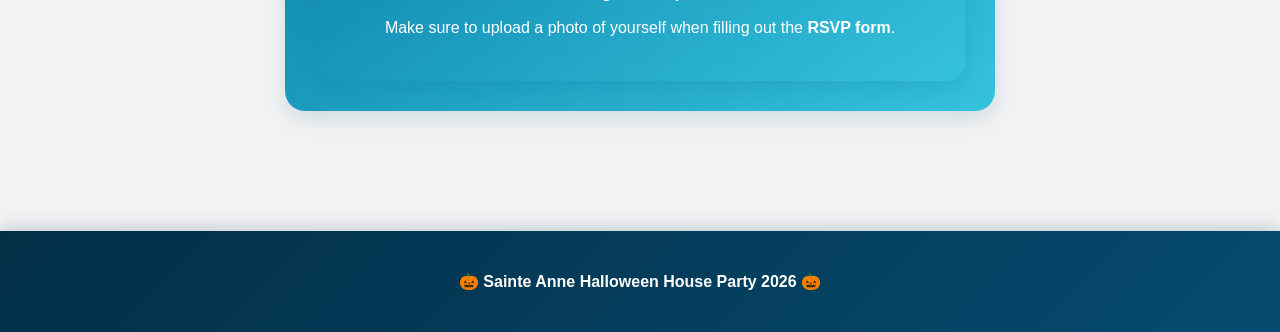
==== commit b183420d: "Update active navigation links" ====
--- a/activities.html
+++ b/activities.html
@@ -14,9 +14,9 @@
         <h1>🎃 Sainte Anne Halloween House Party 2026 🎃</h1>
 
         <nav>
-            <a href="index.html" class="active">Home</a>
+            <a href="index.html">Home</a>
             <a href="location.html">Location</a>
-            <a href="activities.html">Activities</a>
+            <a href="activities.html" class="active">Activities</a>
             <a href="food.html">Food</a>
             <a href="rules.html">House Rules</a>
             <a href="#">RSVP</a>
